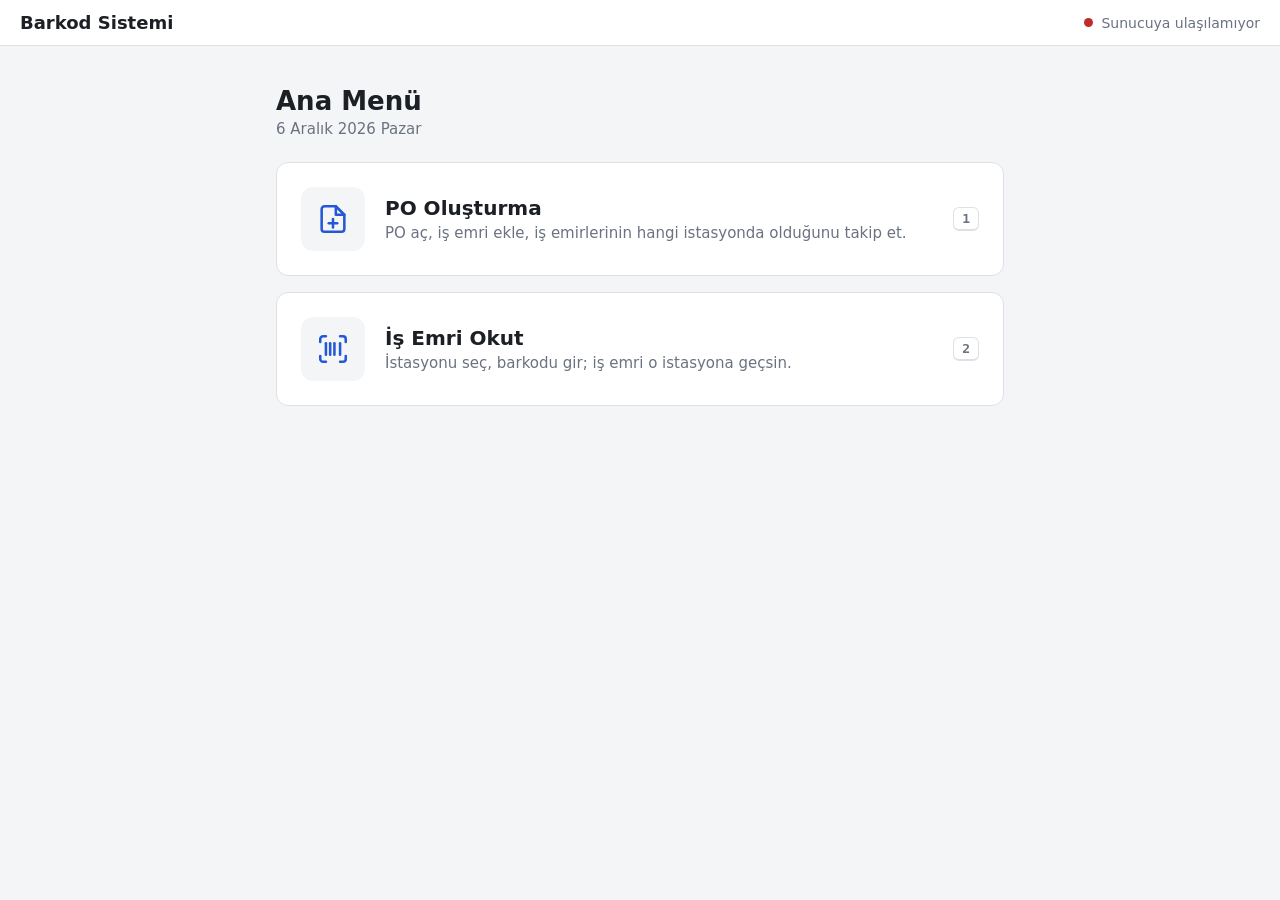
==== frontend/index.html @ eb3c641c "First commit" ====
<!doctype html>
<html lang="tr">
<head>
  <meta charset="utf-8">
  <meta name="viewport" content="width=device-width, initial-scale=1">
  <title>Ana Menü</title>
  <link rel="stylesheet" href="shared/base.css">
  <link rel="stylesheet" href="menu.css">
</head>
<body>
  <header class="top">
    <h1>Barkod Sistemi</h1>
    <span class="server-status"><span id="status-dot" class="dot"></span><span id="server-status">Bağlanıyor…</span></span>
  </header>

  <main class="menu">
    <div class="menu-head">
      <h2>Ana Menü</h2>
      <p class="muted" id="today"></p>
    </div>

    <nav class="tiles">
      <a class="tile" href="rep/" data-key="1">
        <span class="tile-icon" aria-hidden="true">
          <svg viewBox="0 0 24 24" fill="none" stroke="currentColor" stroke-width="1.8" stroke-linecap="round" stroke-linejoin="round">
            <path d="M14 3H6a2 2 0 0 0-2 2v14a2 2 0 0 0 2 2h12a2 2 0 0 0 2-2V9z"/>
            <path d="M14 3v6h6"/><path d="M12 18v-6"/><path d="M9 15h6"/>
          </svg>
        </span>
        <span class="tile-text">
          <span class="tile-title">PO Oluşturma</span>
          <span class="tile-desc">PO aç, iş emri ekle, iş emirlerinin hangi istasyonda olduğunu takip et.</span>
        </span>
        <kbd>1</kbd>
      </a>

      <a class="tile" href="production/" data-key="2">
        <span class="tile-icon" aria-hidden="true">
          <svg viewBox="0 0 24 24" fill="none" stroke="currentColor" stroke-width="1.8" stroke-linecap="round" stroke-linejoin="round">
            <path d="M3 7V5a2 2 0 0 1 2-2h2"/><path d="M17 3h2a2 2 0 0 1 2 2v2"/>
            <path d="M21 17v2a2 2 0 0 1-2 2h-2"/><path d="M7 21H5a2 2 0 0 1-2-2v-2"/>
            <path d="M7 8v8"/><path d="M10 8v8"/><path d="M13 8v8"/><path d="M17 8v8"/>
          </svg>
        </span>
        <span class="tile-text">
          <span class="tile-title">İş Emri Okut</span>
          <span class="tile-desc">İstasyonu seç, barkodu gir; iş emri o istasyona geçsin.</span>
        </span>
        <kbd>2</kbd>
      </a>
    </nav>
  </main>

  <script type="module" src="menu.js"></script>
</body>
</html>
---- frontend/shared/base.css ----
:root {
  --bg: #f4f5f7;
  --surface: #ffffff;
  --text: #1c1f24;
  --muted: #6b7280;
  --border: #dde0e5;
  --primary: #2458d6;
  --primary-text: #ffffff;
  --ok: #1a7f4b;
  --ok-bg: #e3f5eb;
  --warn: #9a6200;
  --warn-bg: #fff3d6;
  --danger: #c02b2b;
  --danger-bg: #fde7e7;
  --radius: 8px;
  font-family: system-ui, -apple-system, "Segoe UI", Roboto, sans-serif;
}

@media (prefers-color-scheme: dark) {
  :root {
    --bg: #15171b;
    --surface: #1f2228;
    --text: #e8eaed;
    --muted: #9aa0a8;
    --border: #33373f;
    --primary: #5b8cff;
    --ok: #5fd39a;
    --ok-bg: #173226;
    --warn: #f0c060;
    --warn-bg: #3a2f14;
    --danger: #ff7b7b;
    --danger-bg: #3d1c1c;
  }
}

* { box-sizing: border-box; }

body {
  margin: 0;
  background: var(--bg);
  color: var(--text);
  font-size: 15px;
}

header.top {
  display: flex;
  align-items: center;
  justify-content: space-between;
  padding: 12px 20px;
  background: var(--surface);
  border-bottom: 1px solid var(--border);
}
header.top h1 { font-size: 18px; margin: 0; }
header.top .top-left { display: flex; align-items: center; gap: 14px; }
header.top a.back {
  color: var(--muted);
  text-decoration: none;
  font-size: 14px;
  padding: 4px 10px;
  border: 1px solid var(--border);
  border-radius: 6px;
}
header.top a.back:hover { color: var(--text); border-color: var(--text); }

.card {
  background: var(--surface);
  border: 1px solid var(--border);
  border-radius: var(--radius);
  padding: 16px;
}

input, select, textarea, button { font: inherit; }

input, select, textarea {
  width: 100%;
  padding: 8px 10px;
  border: 1px solid var(--border);
  border-radius: 6px;
  background: var(--bg);
  color: var(--text);
}
input.invalid { border-color: var(--danger); }

button {
  padding: 8px 14px;
  border: 1px solid var(--border);
  border-radius: 6px;
  background: var(--surface);
  color: var(--text);
  cursor: pointer;
}
button.primary { background: var(--primary); border-color: var(--primary); color: var(--primary-text); }
button.danger { color: var(--danger); }
button:disabled { opacity: .5; cursor: default; }

label { display: block; font-size: 13px; color: var(--muted); margin-bottom: 4px; }
.field { margin-bottom: 10px; }
.field-error { color: var(--danger); font-size: 12px; min-height: 16px; margin-top: 2px; }

table { width: 100%; border-collapse: collapse; }
th, td { text-align: left; padding: 8px; border-bottom: 1px solid var(--border); }
th { font-size: 12px; color: var(--muted); font-weight: 600; text-transform: uppercase; }

.badge { display: inline-block; padding: 2px 8px; border-radius: 99px; font-size: 12px; font-weight: 600; }
.badge.open { background: var(--bg); color: var(--muted); }
.badge.in_progress { background: var(--warn-bg); color: var(--warn); }
.badge.done { background: var(--ok-bg); color: var(--ok); }
.badge.cancelled { background: var(--danger-bg); color: var(--danger); }

.muted { color: var(--muted); }
.mono { font-family: ui-monospace, "SF Mono", Menlo, monospace; }

.toast {
  position: fixed;
  right: 16px;
  bottom: 16px;
  max-width: calc(100% - 32px);
  padding: 10px 14px;
  border-radius: 6px;
  background: var(--text);
  color: var(--bg);
  opacity: 0;
  transition: opacity .2s;
  pointer-events: none;
}
.toast.show { opacity: 1; }
---- frontend/menu.css ----
.menu {
  max-width: 760px;
  margin: 0 auto;
  padding: 40px 16px;
}

.menu-head h2 { font-size: 26px; margin: 0; }
.menu-head p { margin: 4px 0 24px; }

.tiles { display: grid; gap: 16px; }

.tile {
  display: flex;
  align-items: center;
  gap: 20px;
  padding: 24px;
  background: var(--surface);
  border: 1px solid var(--border);
  border-radius: 12px;
  color: inherit;
  text-decoration: none;
  transition: border-color .15s, transform .15s, box-shadow .15s;
}
.tile:hover,
.tile:focus-visible {
  border-color: var(--primary);
  box-shadow: 0 4px 16px rgb(0 0 0 / 8%);
  transform: translateY(-1px);
  outline: none;
}

.tile-icon {
  flex: none;
  width: 64px;
  height: 64px;
  display: grid;
  place-items: center;
  border-radius: 12px;
  background: var(--bg);
  color: var(--primary);
}
.tile-icon svg { width: 34px; height: 34px; }

.tile-text { flex: 1; display: grid; gap: 4px; min-width: 0; }
.tile-title { font-size: 20px; font-weight: 700; }
.tile-desc { color: var(--muted); }

kbd {
  flex: none;
  font: 600 13px ui-monospace, Menlo, monospace;
  padding: 3px 8px;
  border: 1px solid var(--border);
  border-bottom-width: 2px;
  border-radius: 6px;
  color: var(--muted);
}

.server-status { display: inline-flex; align-items: center; gap: 8px; color: var(--muted); font-size: 14px; }
.dot { width: 9px; height: 9px; border-radius: 50%; background: var(--muted); }
.dot.ok { background: var(--ok); }
.dot.down { background: var(--danger); }

@media (max-width: 520px) {
  .tile { padding: 16px; gap: 14px; }
  .tile-icon { width: 48px; height: 48px; }
  .tile-icon svg { width: 26px; height: 26px; }
  kbd { display: none; }
}
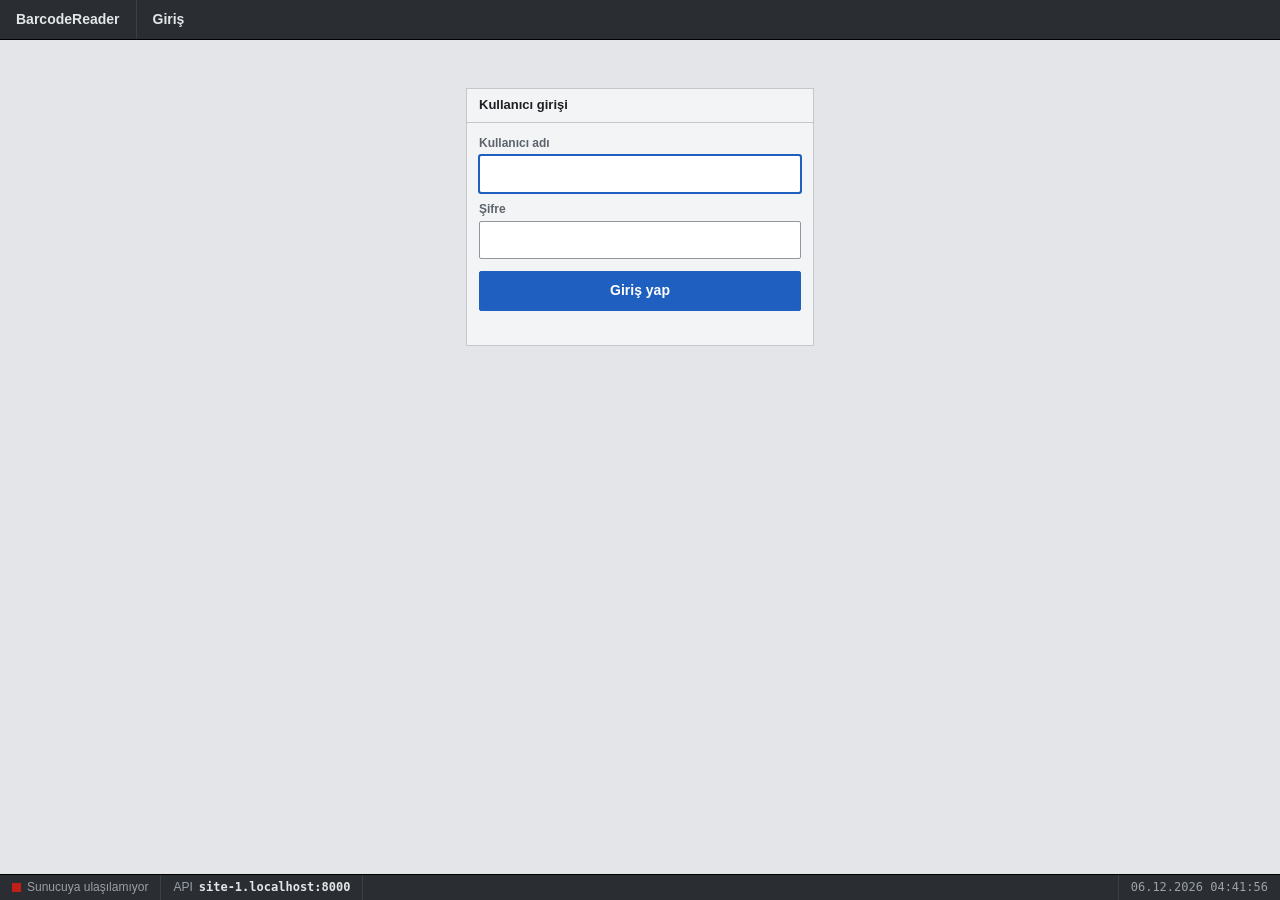
==== commit 5a74e51e: "Added excel export, admin accound, phone barcode reader," ====
--- a/frontend/index.html
+++ b/frontend/index.html
@@ -3,53 +3,74 @@
 <head>
   <meta charset="utf-8">
   <meta name="viewport" content="width=device-width, initial-scale=1">
-  <title>Ana Menü</title>
+  <title>Ana Menü — BarcodeReader</title>
   <link rel="stylesheet" href="shared/base.css">
   <link rel="stylesheet" href="menu.css">
 </head>
 <body>
-  <header class="top">
-    <h1>Barkod Sistemi</h1>
-    <span class="server-status"><span id="status-dot" class="dot"></span><span id="server-status">Bağlanıyor…</span></span>
+  <header class="titlebar">
+    <a class="app" href="./">BarcodeReader</a>
+    <span class="crumb">Ana menü</span>
+    <span class="spacer"></span>
+    <span class="tb-item" id="today"></span>
+    <span class="tb-item" id="tb-user"></span>
+    <a class="tb-item" id="tb-logout" href="#">Çıkış</a>
   </header>
 
-  <main class="menu">
-    <div class="menu-head">
-      <h2>Ana Menü</h2>
-      <p class="muted" id="today"></p>
-    </div>
+  <main class="launcher">
+    <section class="pane">
+      <div class="pane-head">Modüller</div>
+      <table class="modules">
+        <thead>
+          <tr><th class="key">Tuş</th><th>Modül</th><th class="desc">Açıklama</th><th>Kullanıcı</th></tr>
+        </thead>
+        <tbody>
+          <tr data-key="1" data-href="rep/">
+            <td class="key"><kbd>1</kbd></td>
+            <td><a href="rep/">PO Oluşturma</a></td>
+            <td class="desc">PO kaydı, iş emri girişi, iş emirlerinin hat üzerindeki konumu</td>
+            <td class="muted">Müşteri temsilcisi</td>
+          </tr>
+          <tr data-key="2" data-href="production/">
+            <td class="key"><kbd>2</kbd></td>
+            <td><a href="production/">İş Emri Okut</a></td>
+            <td class="desc">İstasyon seçimi ve barkod okutma; iş emrini istasyona alır</td>
+            <td class="muted">Üretim</td>
+          </tr>
+          <tr data-key="3" data-href="report/">
+            <td class="key"><kbd>3</kbd></td>
+            <td><a href="report/">PO Takip</a></td>
+            <td class="desc">PO'lardaki iş emirlerinin detayı ve konum dağılımı</td>
+            <td class="muted">Müşteri temsilcisi</td>
+          </tr>
+          <tr data-key="4" data-href="analysis/">
+            <td class="key"><kbd>4</kbd></td>
+            <td><a href="analysis/">Üretim Analizi</a></td>
+            <td class="desc">İstasyonlarda geçen süreler, darboğaz, günlük tamamlanan iş emri</td>
+            <td class="muted">Müşteri temsilcisi</td>
+          </tr>
+          <tr data-key="5" data-href="board/">
+            <td class="key"><kbd>5</kbd></td>
+            <td><a href="board/">Atölye Panosu</a></td>
+            <td class="desc">TV ekranı: istasyonlarda bekleyen iş, bugünün sayıları, termin takibi</td>
+            <td class="muted">Pano, müşteri temsilcisi</td>
+          </tr>
+          <tr data-key="6" data-href="template/">
+            <td class="key"><kbd>6</kbd></td>
+            <td><a href="template/">Excel Şablonu</a></td>
+            <td class="desc">PO dışa aktarma şablonunu indir, düzenle, yükle</td>
+            <td class="muted">Müşteri temsilcisi</td>
+          </tr>
+        </tbody>
+      </table>
+    </section>
+  </main>
 
-    <nav class="tiles">
-      <a class="tile" href="rep/" data-key="1">
-        <span class="tile-icon" aria-hidden="true">
-          <svg viewBox="0 0 24 24" fill="none" stroke="currentColor" stroke-width="1.8" stroke-linecap="round" stroke-linejoin="round">
-            <path d="M14 3H6a2 2 0 0 0-2 2v14a2 2 0 0 0 2 2h12a2 2 0 0 0 2-2V9z"/>
-            <path d="M14 3v6h6"/><path d="M12 18v-6"/><path d="M9 15h6"/>
-          </svg>
-        </span>
-        <span class="tile-text">
-          <span class="tile-title">PO Oluşturma</span>
-          <span class="tile-desc">PO aç, iş emri ekle, iş emirlerinin hangi istasyonda olduğunu takip et.</span>
-        </span>
-        <kbd>1</kbd>
-      </a>
-
-      <a class="tile" href="production/" data-key="2">
-        <span class="tile-icon" aria-hidden="true">
-          <svg viewBox="0 0 24 24" fill="none" stroke="currentColor" stroke-width="1.8" stroke-linecap="round" stroke-linejoin="round">
-            <path d="M3 7V5a2 2 0 0 1 2-2h2"/><path d="M17 3h2a2 2 0 0 1 2 2v2"/>
-            <path d="M21 17v2a2 2 0 0 1-2 2h-2"/><path d="M7 21H5a2 2 0 0 1-2-2v-2"/>
-            <path d="M7 8v8"/><path d="M10 8v8"/><path d="M13 8v8"/><path d="M17 8v8"/>
-          </svg>
-        </span>
-        <span class="tile-text">
-          <span class="tile-title">İş Emri Okut</span>
-          <span class="tile-desc">İstasyonu seç, barkodu gir; iş emri o istasyona geçsin.</span>
-        </span>
-        <kbd>2</kbd>
-      </a>
-    </nav>
-  </main>
+  <footer class="statusbar">
+    <span><i id="sb-led" class="sq"></i><span id="sb-conn">Bağlanıyor…</span></span>
+    <span>API <b id="sb-api" class="mono"></b></span>
+    <span class="sb-right mono" id="sb-clock"></span>
+  </footer>
 
   <script type="module" src="menu.js"></script>
 </body>
--- a/frontend/shared/base.css
+++ b/frontend/shared/base.css
@@ -1,126 +1,338 @@
+/* ==========================================================================
+   Arayüz temeli — endüstriyel HMI / MES yaklaşımı (ISA-101 ilkeleri):
+   - Yüzeyler nötr gri; renk SADECE durum bildirir:
+     yeşil = tamam, amber = hatta / dikkat, kırmızı = hata, mavi = seçim / odak.
+   - Süs yok: gölge, parlama, gradyan, yuvarlak köşe kullanılmaz.
+   - Yoğun, okunaklı, tablo odaklı. Sayılar sabit genişlikte (tabular-nums).
+   - Dış kaynak yok: fabrika ağında internet olmayabilir.
+   ========================================================================== */
+
 :root {
-  --bg: #f4f5f7;
-  --surface: #ffffff;
-  --text: #1c1f24;
-  --muted: #6b7280;
-  --border: #dde0e5;
-  --primary: #2458d6;
-  --primary-text: #ffffff;
-  --ok: #1a7f4b;
-  --ok-bg: #e3f5eb;
-  --warn: #9a6200;
-  --warn-bg: #fff3d6;
-  --danger: #c02b2b;
-  --danger-bg: #fde7e7;
-  --radius: 8px;
-  font-family: system-ui, -apple-system, "Segoe UI", Roboto, sans-serif;
-}
-
+  --font: "Segoe UI", "Noto Sans", Roboto, "Helvetica Neue", Arial, sans-serif;
+  --font-mono: "Cascadia Mono", "JetBrains Mono", Consolas, "DejaVu Sans Mono", ui-monospace, monospace;
+
+  /* Ofis (açık) */
+  --bg: #e3e5e8;
+  --surface: #f3f4f5;
+  --field: #ffffff;
+  --line: #c4c8cd;
+  --line-strong: #8f969e;
+  --text: #1c1f23;
+  --muted: #5c636b;
+  --chrome: #2a2e33;          /* başlık / durum çubuğu */
+  --chrome-text: #e4e6e8;
+  --chrome-muted: #9aa1a8;
+  --chrome-line: #3b4047;
+
+  --sel: #1f5fbf;
+  --sel-btn: #1f5fbf;          /* birincil buton zemini (beyaz yazıyla okunur) */
+  --sel-bg: #dbe6f6;
+  --ok: #1d7f3a;
+  --ok-bg: #e2efe5;
+  --warn: #b26f00;
+  --warn-bg: #f6ecd7;
+  --alarm: #c21f18;
+  --alarm-bg: #f7e0de;
+  --idle: #7a8189;
+
+  --r: 2px;
+  font-family: var(--font);
+  color-scheme: light;
+}
+
+/* Atölye (koyu): sistem koyuysa veya sayfa data-theme="dark" ise */
 @media (prefers-color-scheme: dark) {
-  :root {
-    --bg: #15171b;
-    --surface: #1f2228;
-    --text: #e8eaed;
-    --muted: #9aa0a8;
-    --border: #33373f;
-    --primary: #5b8cff;
-    --ok: #5fd39a;
-    --ok-bg: #173226;
-    --warn: #f0c060;
-    --warn-bg: #3a2f14;
-    --danger: #ff7b7b;
-    --danger-bg: #3d1c1c;
+  :root:not([data-theme="light"]) {
+    --bg: #16181b;
+    --surface: #1e2125;
+    --field: #25292e;
+    --line: #343940;
+    --line-strong: #4d545c;
+    --text: #e5e7e9;
+    --muted: #979da4;
+    --chrome: #0f1113;
+    --chrome-line: #2a2e33;
+    --sel: #5b95f0;
+    --sel-btn: #2c62b8;
+    --sel-bg: #1d2a3d;
+    --ok: #43b865;
+    --ok-bg: #16281c;
+    --warn: #e39a1c;
+    --warn-bg: #2c2312;
+    --alarm: #ec4a40;
+    --alarm-bg: #331917;
+    --idle: #808790;
+    color-scheme: dark;
   }
 }
+:root[data-theme="dark"] {
+  --bg: #16181b;
+  --surface: #1e2125;
+  --field: #25292e;
+  --line: #343940;
+  --line-strong: #4d545c;
+  --text: #e5e7e9;
+  --muted: #979da4;
+  --chrome: #0f1113;
+  --chrome-line: #2a2e33;
+  --sel: #5b95f0;
+  --sel-btn: #2c62b8;
+  --sel-bg: #1d2a3d;
+  --ok: #43b865;
+  --ok-bg: #16281c;
+  --warn: #e39a1c;
+  --warn-bg: #2c2312;
+  --alarm: #ec4a40;
+  --alarm-bg: #331917;
+  --idle: #808790;
+  color-scheme: dark;
+}
 
 * { box-sizing: border-box; }
+[hidden] { display: none !important; }
+
+html, body { height: 100%; }
 
 body {
   margin: 0;
+  display: flex;
+  flex-direction: column;
   background: var(--bg);
   color: var(--text);
-  font-size: 15px;
-}
-
-header.top {
+  font-size: 14px;
+  line-height: 1.4;
+  font-variant-numeric: tabular-nums;
+}
+
+main { flex: 1; }
+
+/* ---------- Başlık çubuğu ---------- */
+
+.titlebar {
+  display: flex;
+  align-items: stretch;
+  height: 40px;
+  background: var(--chrome);
+  color: var(--chrome-text);
+  border-bottom: 1px solid #000;
+  flex: none;
+}
+.titlebar .app {
+  display: flex;
+  align-items: center;
+  padding: 0 16px;
+  color: var(--chrome-text);
+  text-decoration: none;
+  font-weight: 700;
+  border-right: 1px solid var(--chrome-line);
+}
+.titlebar .app:hover { background: #000; }
+.titlebar .crumb {
+  display: flex;
+  align-items: center;
+  padding: 0 16px;
+  font-weight: 600;
+}
+.titlebar .spacer { flex: 1; }
+.titlebar .tb-item {
+  display: flex;
+  align-items: center;
+  padding: 0 14px;
+  color: var(--chrome-muted);
+  border-left: 1px solid var(--chrome-line);
+  font-size: 13px;
+  text-decoration: none;
+  white-space: nowrap;
+}
+a.tb-item:hover { color: var(--chrome-text); background: #000; }
+
+/* ---------- Durum çubuğu ---------- */
+
+.statusbar {
+  display: flex;
+  align-items: stretch;
+  height: 26px;
+  background: var(--chrome);
+  color: var(--chrome-muted);
+  border-top: 1px solid #000;
+  font-size: 12px;
+  flex: none;
+}
+.statusbar > span {
+  display: flex;
+  align-items: center;
+  gap: 6px;
+  padding: 0 12px;
+  border-right: 1px solid var(--chrome-line);
+  white-space: nowrap;
+}
+.statusbar .sb-right { margin-left: auto; border-right: 0; border-left: 1px solid var(--chrome-line); }
+.statusbar b { color: var(--chrome-text); font-weight: 600; }
+
+/* Kare durum göstergesi (HMI'larda yuvarlak LED yerine kare yaygındır) */
+.sq {
+  display: inline-block;
+  width: 9px;
+  height: 9px;
+  background: var(--idle);
+  flex: none;
+}
+.sq.ok    { background: var(--ok); }
+.sq.warn  { background: var(--warn); }
+.sq.alarm { background: var(--alarm); }
+
+/* ---------- Bölüm ---------- */
+
+.pane {
+  background: var(--surface);
+  border: 1px solid var(--line);
+}
+.pane-head {
   display: flex;
   align-items: center;
   justify-content: space-between;
-  padding: 12px 20px;
-  background: var(--surface);
-  border-bottom: 1px solid var(--border);
-}
-header.top h1 { font-size: 18px; margin: 0; }
-header.top .top-left { display: flex; align-items: center; gap: 14px; }
-header.top a.back {
-  color: var(--muted);
-  text-decoration: none;
-  font-size: 14px;
-  padding: 4px 10px;
-  border: 1px solid var(--border);
-  border-radius: 6px;
-}
-header.top a.back:hover { color: var(--text); border-color: var(--text); }
-
-.card {
-  background: var(--surface);
-  border: 1px solid var(--border);
-  border-radius: var(--radius);
-  padding: 16px;
-}
+  gap: 8px;
+  min-height: 34px;
+  padding: 0 12px;
+  border-bottom: 1px solid var(--line);
+  font-weight: 600;
+  font-size: 13px;
+}
+.pane-body { padding: 12px; }
+
+/* ---------- Form ---------- */
 
 input, select, textarea, button { font: inherit; }
 
 input, select, textarea {
   width: 100%;
-  padding: 8px 10px;
-  border: 1px solid var(--border);
-  border-radius: 6px;
+  height: 32px;
+  padding: 0 8px;
+  border: 1px solid var(--line-strong);
+  border-radius: var(--r);
+  background: var(--field);
+  color: var(--text);
+}
+input:focus, select:focus, textarea:focus {
+  outline: 2px solid var(--sel);
+  outline-offset: -1px;
+  border-color: var(--sel);
+}
+input.invalid { border-color: var(--alarm); outline-color: var(--alarm); }
+
+button {
+  height: 32px;
+  padding: 0 14px;
+  border: 1px solid var(--line-strong);
+  border-radius: var(--r);
+  background: var(--field);
+  color: var(--text);
+  font-weight: 600;
+  cursor: pointer;
+  white-space: nowrap;
+}
+button:hover { background: var(--bg); }
+button:focus-visible { outline: 2px solid var(--sel); outline-offset: 1px; }
+button.primary { background: var(--sel-btn); border-color: var(--sel-btn); color: #fff; }
+button.primary:hover { filter: brightness(1.08); }
+button.danger { color: var(--alarm); }
+button.danger:hover { background: var(--alarm-bg); border-color: var(--alarm); }
+button:disabled { opacity: .5; cursor: default; }
+
+label {
+  display: block;
+  margin-bottom: 3px;
+  font-size: 12px;
+  font-weight: 600;
+  color: var(--muted);
+}
+.field { margin-bottom: 8px; }
+.field-error { color: var(--alarm); font-size: 12px; min-height: 16px; margin-top: 2px; }
+
+/* ---------- Tablo ---------- */
+
+table { width: 100%; border-collapse: collapse; }
+th, td {
+  height: 32px;
+  padding: 4px 10px;
+  text-align: left;
+  border-bottom: 1px solid var(--line);
+  vertical-align: middle;
+}
+th {
+  position: sticky;
+  top: 0;
   background: var(--bg);
-  color: var(--text);
-}
-input.invalid { border-color: var(--danger); }
-
-button {
-  padding: 8px 14px;
-  border: 1px solid var(--border);
-  border-radius: 6px;
-  background: var(--surface);
-  color: var(--text);
-  cursor: pointer;
-}
-button.primary { background: var(--primary); border-color: var(--primary); color: var(--primary-text); }
-button.danger { color: var(--danger); }
-button:disabled { opacity: .5; cursor: default; }
-
-label { display: block; font-size: 13px; color: var(--muted); margin-bottom: 4px; }
-.field { margin-bottom: 10px; }
-.field-error { color: var(--danger); font-size: 12px; min-height: 16px; margin-top: 2px; }
-
-table { width: 100%; border-collapse: collapse; }
-th, td { text-align: left; padding: 8px; border-bottom: 1px solid var(--border); }
-th { font-size: 12px; color: var(--muted); font-weight: 600; text-transform: uppercase; }
-
-.badge { display: inline-block; padding: 2px 8px; border-radius: 99px; font-size: 12px; font-weight: 600; }
-.badge.open { background: var(--bg); color: var(--muted); }
-.badge.in_progress { background: var(--warn-bg); color: var(--warn); }
-.badge.done { background: var(--ok-bg); color: var(--ok); }
-.badge.cancelled { background: var(--danger-bg); color: var(--danger); }
+  color: var(--muted);
+  font-size: 12px;
+  font-weight: 600;
+  border-bottom-color: var(--line-strong);
+  white-space: nowrap;
+}
+tbody tr:hover td { background: color-mix(in srgb, var(--sel-bg) 45%, transparent); }
+td.num, th.num { text-align: right; }
+
+/* ---------- Durum ---------- */
+
+.state {
+  display: inline-flex;
+  align-items: center;
+  gap: 7px;
+  white-space: nowrap;
+}
+.state::before { content: ""; width: 9px; height: 9px; background: var(--idle); flex: none; }
+.state.in_progress::before { background: var(--warn); }
+.state.done::before        { background: var(--ok); }
+.state.cancelled::before   { background: var(--alarm); }
+.state.cancelled           { color: var(--alarm); }
+
+/* Hat konumu: her hücre bir istasyon; dolu hücre iş emrinin şu anki istasyonu.
+   (Soldaki hücreler "geçti" anlamına gelmez; istasyon atlanabilir.) */
+.loc { display: inline-flex; gap: 1px; vertical-align: middle; }
+.loc i { width: 12px; height: 10px; background: var(--line); }
+.loc i.at { background: var(--warn); }
+.loc.done i.at { background: var(--ok); }
+
+/* İş emri istasyon geçmişi (shared/history.js): satırın altında açılır */
+tr.wo-open td { background: var(--sel-bg); }
+tr.wo-open td:first-child { box-shadow: inset 3px 0 0 var(--sel); }
+tr.wo-history > td,
+tr.wo-history:hover > td { padding: 0; background: var(--bg); }
+.hist { padding: 10px 12px 12px 44px; }
+.hist-title { font-size: 12px; font-weight: 600; color: var(--muted); margin-bottom: 6px; }
+.hist table { background: var(--surface); border: 1px solid var(--line); }
+.hist th { position: static; }
+.hist td { height: 28px; }
+.hist td.idx { color: var(--muted); font-family: var(--font-mono); font-size: 12px; }
+.hist tbody tr:last-child td { border-bottom: 0; }
 
 .muted { color: var(--muted); }
-.mono { font-family: ui-monospace, "SF Mono", Menlo, monospace; }
+.mono { font-family: var(--font-mono); }
+
+kbd {
+  display: inline-block;
+  min-width: 22px;
+  padding: 1px 6px;
+  border: 1px solid var(--line-strong);
+  border-bottom-width: 2px;
+  border-radius: var(--r);
+  background: var(--field);
+  font: 600 12px var(--font-mono);
+  text-align: center;
+}
 
 .toast {
   position: fixed;
-  right: 16px;
-  bottom: 16px;
-  max-width: calc(100% - 32px);
-  padding: 10px 14px;
-  border-radius: 6px;
-  background: var(--text);
-  color: var(--bg);
+  right: 12px;
+  bottom: 38px;
+  max-width: calc(100% - 24px);
+  padding: 8px 12px;
+  background: var(--chrome);
+  color: var(--chrome-text);
+  border-left: 4px solid var(--sel);
+  font-size: 13px;
   opacity: 0;
-  transition: opacity .2s;
+  transition: opacity .15s;
   pointer-events: none;
 }
 .toast.show { opacity: 1; }
--- a/frontend/menu.css
+++ b/frontend/menu.css
@@ -1,68 +1,17 @@
-.menu {
-  max-width: 760px;
+.launcher {
+  width: 100%;
+  max-width: 900px;
   margin: 0 auto;
-  padding: 40px 16px;
+  padding: 24px 16px;
 }
 
-.menu-head h2 { font-size: 26px; margin: 0; }
-.menu-head p { margin: 4px 0 24px; }
+.modules td { height: 48px; }
+.modules tbody tr { cursor: pointer; }
+.modules .key { width: 56px; text-align: center; }
+.modules a { color: var(--text); font-weight: 600; text-decoration: none; }
+.modules tbody tr:hover a { color: var(--sel); text-decoration: underline; }
+.modules tbody tr:last-child td { border-bottom: 0; }
 
-.tiles { display: grid; gap: 16px; }
-
-.tile {
-  display: flex;
-  align-items: center;
-  gap: 20px;
-  padding: 24px;
-  background: var(--surface);
-  border: 1px solid var(--border);
-  border-radius: 12px;
-  color: inherit;
-  text-decoration: none;
-  transition: border-color .15s, transform .15s, box-shadow .15s;
+@media (max-width: 640px) {
+  .modules .desc { display: none; }
 }
-.tile:hover,
-.tile:focus-visible {
-  border-color: var(--primary);
-  box-shadow: 0 4px 16px rgb(0 0 0 / 8%);
-  transform: translateY(-1px);
-  outline: none;
-}
-
-.tile-icon {
-  flex: none;
-  width: 64px;
-  height: 64px;
-  display: grid;
-  place-items: center;
-  border-radius: 12px;
-  background: var(--bg);
-  color: var(--primary);
-}
-.tile-icon svg { width: 34px; height: 34px; }
-
-.tile-text { flex: 1; display: grid; gap: 4px; min-width: 0; }
-.tile-title { font-size: 20px; font-weight: 700; }
-.tile-desc { color: var(--muted); }
-
-kbd {
-  flex: none;
-  font: 600 13px ui-monospace, Menlo, monospace;
-  padding: 3px 8px;
-  border: 1px solid var(--border);
-  border-bottom-width: 2px;
-  border-radius: 6px;
-  color: var(--muted);
-}
-
-.server-status { display: inline-flex; align-items: center; gap: 8px; color: var(--muted); font-size: 14px; }
-.dot { width: 9px; height: 9px; border-radius: 50%; background: var(--muted); }
-.dot.ok { background: var(--ok); }
-.dot.down { background: var(--danger); }
-
-@media (max-width: 520px) {
-  .tile { padding: 16px; gap: 14px; }
-  .tile-icon { width: 48px; height: 48px; }
-  .tile-icon svg { width: 26px; height: 26px; }
-  kbd { display: none; }
-}
